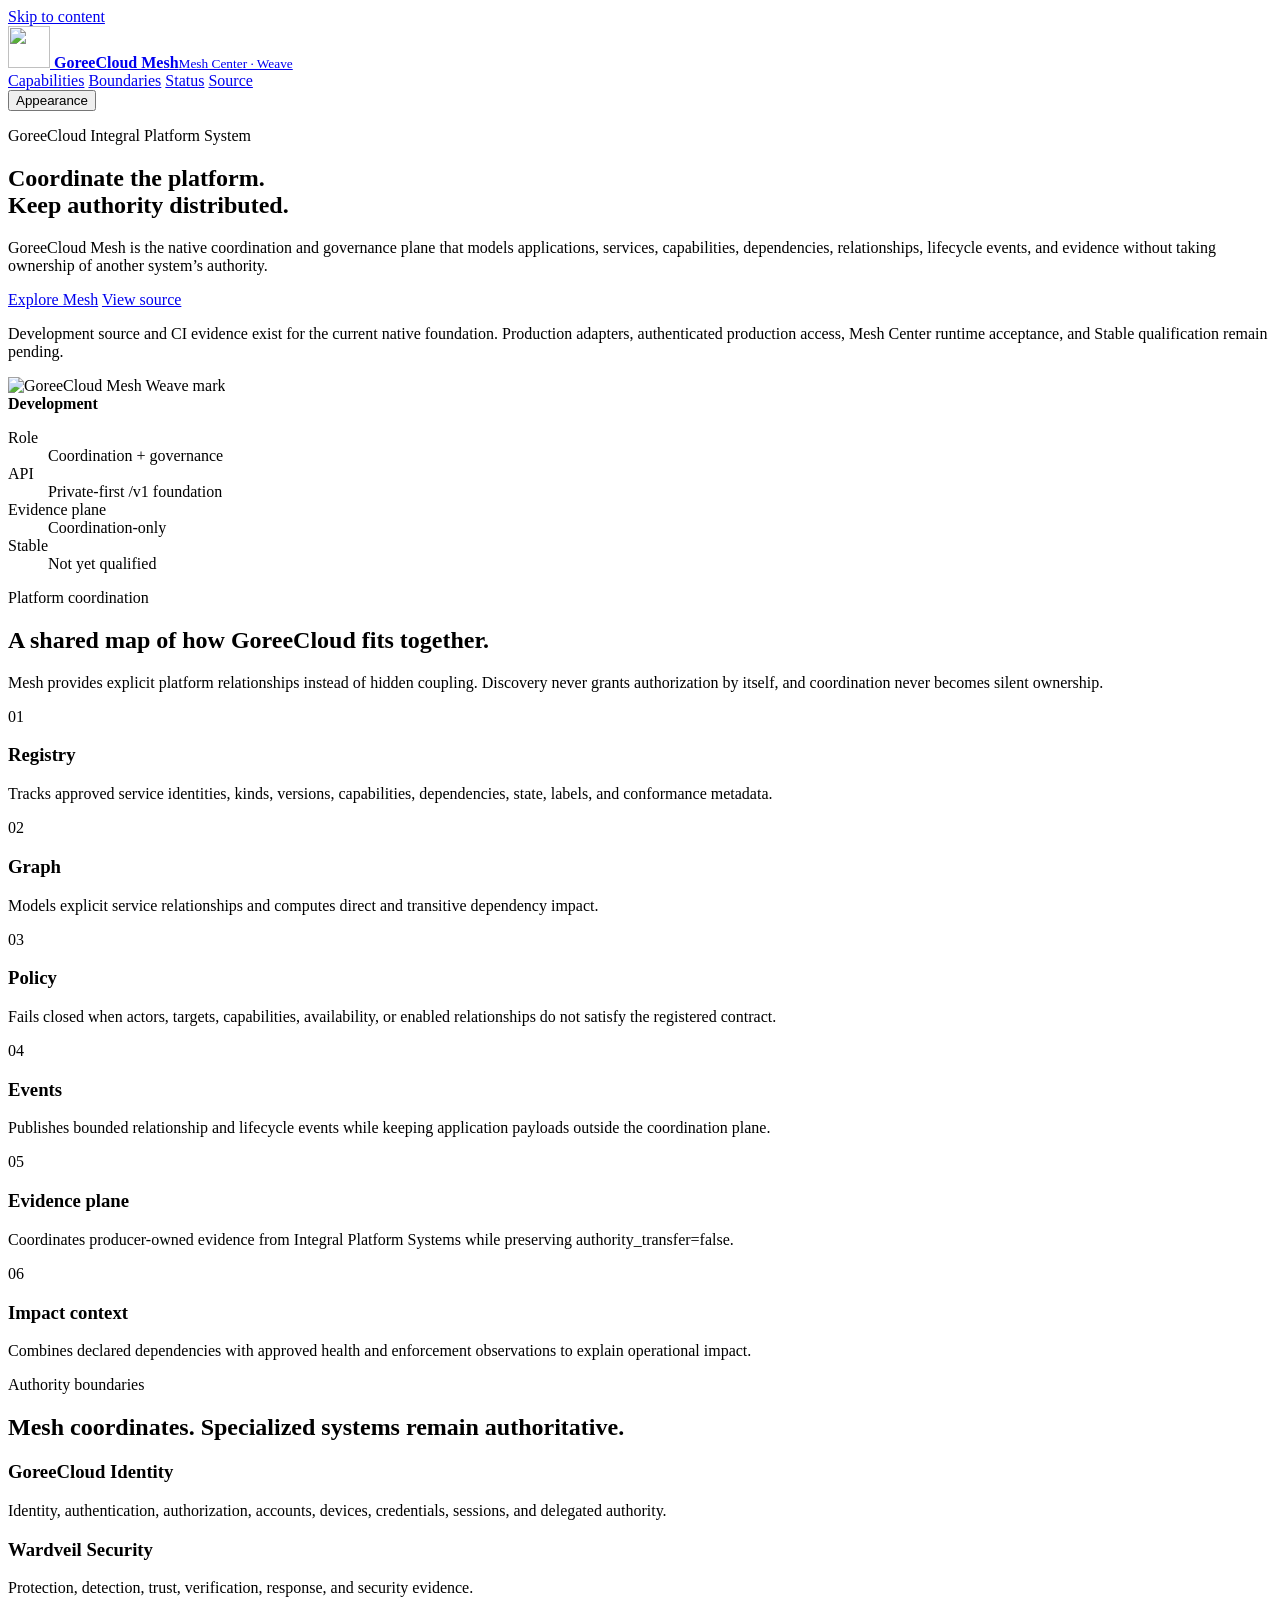
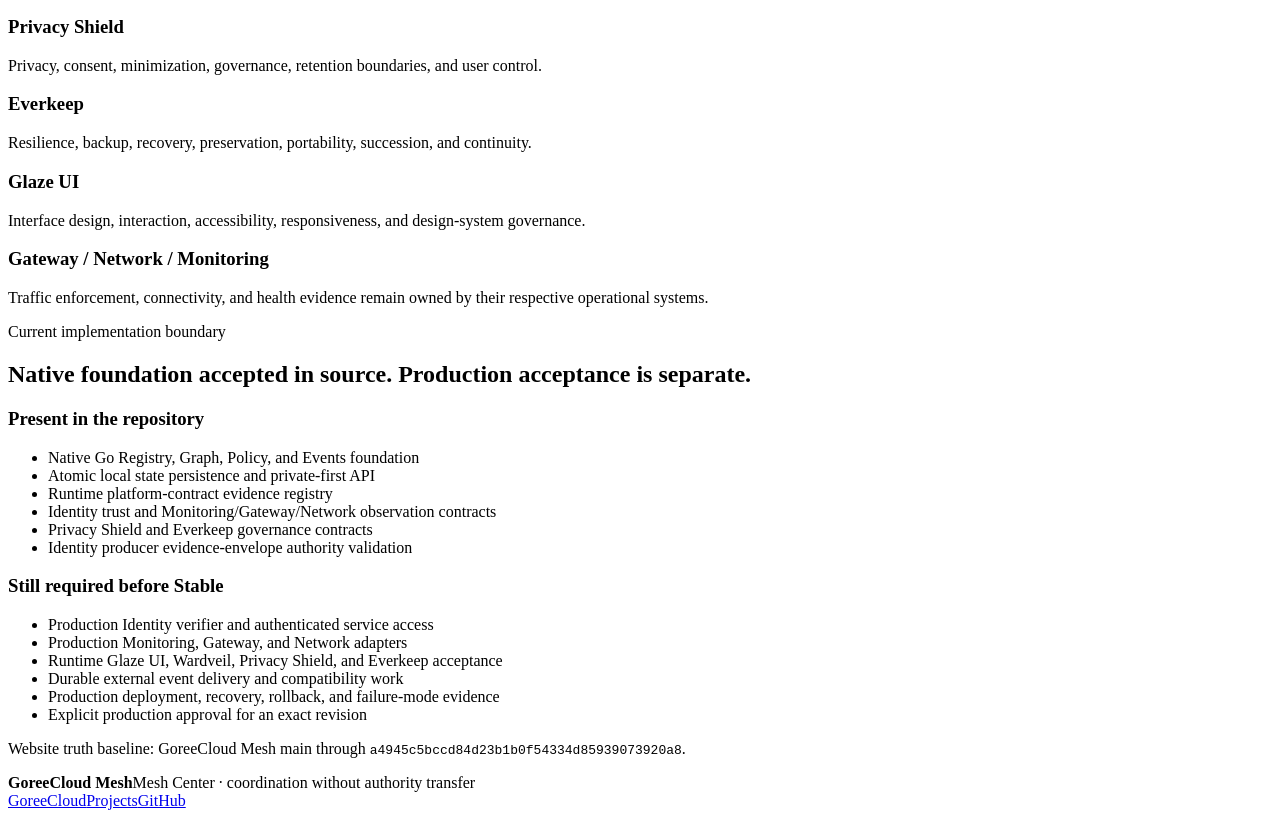
==== website/index.html @ 1ea23ef1 "Add standalone Mesh Center website" ====
<!doctype html>
<html lang="en" data-theme="system">
<head>
  <meta charset="utf-8">
  <meta name="viewport" content="width=device-width,initial-scale=1,viewport-fit=cover">
  <meta name="color-scheme" content="light dark">
  <meta name="description" content="GoreeCloud Mesh Center — the coordination and governance surface for GoreeCloud applications, services, capabilities, relationships, events, and platform evidence.">
  <meta name="goreecloud-glaze-ui" content="2.0.0">
  <title>Mesh Center — GoreeCloud</title>
  <link rel="icon" href="/assets/goreecloud-mesh-mark.svg" type="image/svg+xml">
  <link rel="stylesheet" href="/glaze-ui-2.0.0.css" data-glaze-ui="2.0.0">
  <link rel="stylesheet" href="/style.css">
</head>
<body class="glaze-canvas">
  <a class="skip-link" href="#main">Skip to content</a>
  <header class="topbar">
    <div class="shell topbar-inner">
      <a class="brand" href="#top" aria-label="Mesh Center home">
        <img src="/assets/goreecloud-mesh-mark.svg" width="42" height="42" alt="">
        <span><strong>GoreeCloud Mesh</strong><small>Mesh Center · Weave</small></span>
      </a>
      <nav aria-label="Primary">
        <a href="#capabilities">Capabilities</a>
        <a href="#boundaries">Boundaries</a>
        <a href="#status">Status</a>
        <a href="https://github.com/GoreeCloud/goreecloud-mesh">Source</a>
      </nav>
      <button class="theme-toggle" type="button" data-theme-toggle aria-label="Change appearance">Appearance</button>
    </div>
  </header>

  <main id="main">
    <section class="hero shell" id="top">
      <div class="hero-copy">
        <p class="eyebrow">GoreeCloud Integral Platform System</p>
        <h1>Coordinate the platform.<br>Keep authority distributed.</h1>
        <p class="lede">GoreeCloud Mesh is the native coordination and governance plane that models applications, services, capabilities, dependencies, relationships, lifecycle events, and evidence without taking ownership of another system’s authority.</p>
        <div class="hero-actions">
          <a class="button primary" href="#capabilities">Explore Mesh</a>
          <a class="button" href="https://github.com/GoreeCloud/goreecloud-mesh">View source</a>
        </div>
        <p class="truth-note">Development source and CI evidence exist for the current native foundation. Production adapters, authenticated production access, Mesh Center runtime acceptance, and Stable qualification remain pending.</p>
      </div>
      <aside class="hero-panel glaze-material" aria-label="Current Mesh status">
        <img class="hero-mark" src="/assets/goreecloud-mesh-mark.svg" width="128" height="128" alt="GoreeCloud Mesh Weave mark">
        <div class="status-line"><span class="status-dot"></span><strong>Development</strong></div>
        <dl>
          <div><dt>Role</dt><dd>Coordination + governance</dd></div>
          <div><dt>API</dt><dd>Private-first /v1 foundation</dd></div>
          <div><dt>Evidence plane</dt><dd>Coordination-only</dd></div>
          <div><dt>Stable</dt><dd>Not yet qualified</dd></div>
        </dl>
      </aside>
    </section>

    <section class="section shell" id="capabilities" aria-labelledby="capabilities-title">
      <div class="section-heading">
        <p class="eyebrow">Platform coordination</p>
        <h2 id="capabilities-title">A shared map of how GoreeCloud fits together.</h2>
        <p>Mesh provides explicit platform relationships instead of hidden coupling. Discovery never grants authorization by itself, and coordination never becomes silent ownership.</p>
      </div>
      <div class="card-grid">
        <article class="cap-card"><span>01</span><h3>Registry</h3><p>Tracks approved service identities, kinds, versions, capabilities, dependencies, state, labels, and conformance metadata.</p></article>
        <article class="cap-card"><span>02</span><h3>Graph</h3><p>Models explicit service relationships and computes direct and transitive dependency impact.</p></article>
        <article class="cap-card"><span>03</span><h3>Policy</h3><p>Fails closed when actors, targets, capabilities, availability, or enabled relationships do not satisfy the registered contract.</p></article>
        <article class="cap-card"><span>04</span><h3>Events</h3><p>Publishes bounded relationship and lifecycle events while keeping application payloads outside the coordination plane.</p></article>
        <article class="cap-card"><span>05</span><h3>Evidence plane</h3><p>Coordinates producer-owned evidence from Integral Platform Systems while preserving authority_transfer=false.</p></article>
        <article class="cap-card"><span>06</span><h3>Impact context</h3><p>Combines declared dependencies with approved health and enforcement observations to explain operational impact.</p></article>
      </div>
    </section>

    <section class="section shell" id="boundaries" aria-labelledby="boundaries-title">
      <div class="section-heading compact">
        <p class="eyebrow">Authority boundaries</p>
        <h2 id="boundaries-title">Mesh coordinates. Specialized systems remain authoritative.</h2>
      </div>
      <div class="boundary-grid">
        <article><h3>GoreeCloud Identity</h3><p>Identity, authentication, authorization, accounts, devices, credentials, sessions, and delegated authority.</p></article>
        <article><h3>Wardveil Security</h3><p>Protection, detection, trust, verification, response, and security evidence.</p></article>
        <article><h3>Privacy Shield</h3><p>Privacy, consent, minimization, governance, retention boundaries, and user control.</p></article>
        <article><h3>Everkeep</h3><p>Resilience, backup, recovery, preservation, portability, succession, and continuity.</p></article>
        <article><h3>Glaze UI</h3><p>Interface design, interaction, accessibility, responsiveness, and design-system governance.</p></article>
        <article><h3>Gateway / Network / Monitoring</h3><p>Traffic enforcement, connectivity, and health evidence remain owned by their respective operational systems.</p></article>
      </div>
    </section>

    <section class="section shell status-section" id="status" aria-labelledby="status-title">
      <div class="status-panel glaze-material">
        <div>
          <p class="eyebrow">Current implementation boundary</p>
          <h2 id="status-title">Native foundation accepted in source. Production acceptance is separate.</h2>
        </div>
        <div class="status-columns">
          <div><h3>Present in the repository</h3><ul><li>Native Go Registry, Graph, Policy, and Events foundation</li><li>Atomic local state persistence and private-first API</li><li>Runtime platform-contract evidence registry</li><li>Identity trust and Monitoring/Gateway/Network observation contracts</li><li>Privacy Shield and Everkeep governance contracts</li><li>Identity producer evidence-envelope authority validation</li></ul></div>
          <div><h3>Still required before Stable</h3><ul><li>Production Identity verifier and authenticated service access</li><li>Production Monitoring, Gateway, and Network adapters</li><li>Runtime Glaze UI, Wardveil, Privacy Shield, and Everkeep acceptance</li><li>Durable external event delivery and compatibility work</li><li>Production deployment, recovery, rollback, and failure-mode evidence</li><li>Explicit production approval for an exact revision</li></ul></div>
        </div>
        <p class="baseline">Website truth baseline: GoreeCloud Mesh main through <code>a4945c5bccd84d23b1b0f54334d85939073920a8</code>.</p>
      </div>
    </section>
  </main>

  <footer class="footer shell">
    <div><strong>GoreeCloud Mesh</strong><span>Mesh Center · coordination without authority transfer</span></div>
    <nav aria-label="Footer"><a href="https://www.goreecloud.com/">GoreeCloud</a><a href="https://projects.goreecloud.com/">Projects</a><a href="https://github.com/GoreeCloud/goreecloud-mesh">GitHub</a></nav>
  </footer>
  <script src="/app.js" defer></script>
</body>
</html>
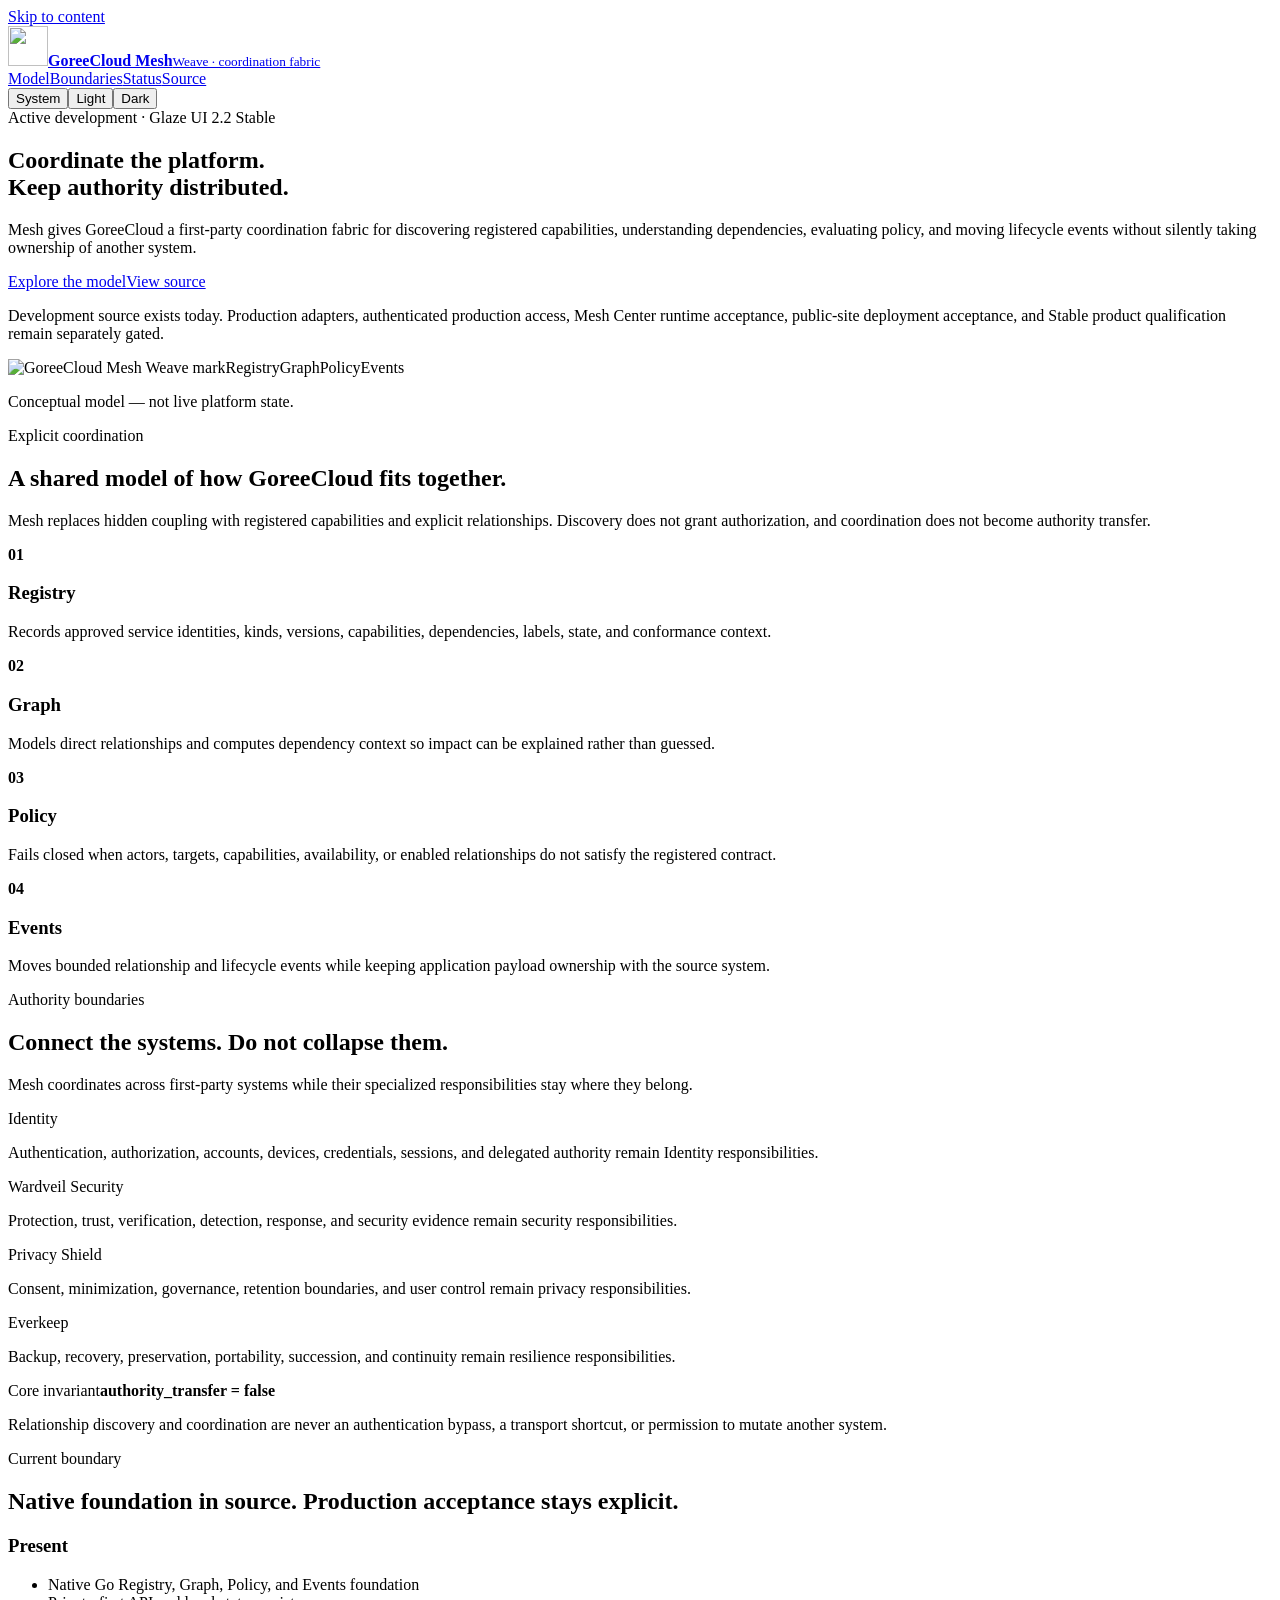
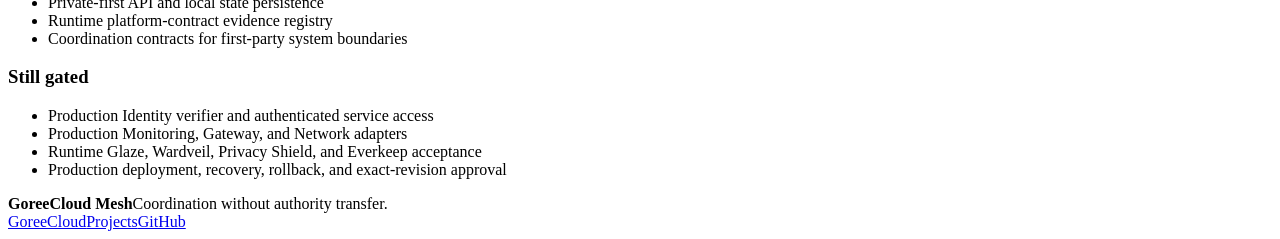
==== commit 9bd36407: "Rebuild Mesh website on Glaze UI 2.2 Stable" ====
--- a/website/index.html
+++ b/website/index.html
@@ -1,108 +1,42 @@
 <!doctype html>
-<html lang="en" data-theme="system">
+<html lang="en" data-theme="system" data-glaze-version="2.2.0" data-glaze-clarity="balanced" data-glaze-expression="balanced">
 <head>
-  <meta charset="utf-8">
-  <meta name="viewport" content="width=device-width,initial-scale=1,viewport-fit=cover">
-  <meta name="color-scheme" content="light dark">
-  <meta name="description" content="GoreeCloud Mesh Center — the coordination and governance surface for GoreeCloud applications, services, capabilities, relationships, events, and platform evidence.">
-  <meta name="goreecloud-glaze-ui" content="2.0.0">
-  <title>Mesh Center — GoreeCloud</title>
-  <link rel="icon" href="/assets/goreecloud-mesh-mark.svg" type="image/svg+xml">
-  <link rel="stylesheet" href="/glaze-ui-2.0.0.css" data-glaze-ui="2.0.0">
-  <link rel="stylesheet" href="/style.css">
+  <meta charset="utf-8"><meta name="viewport" content="width=device-width,initial-scale=1,viewport-fit=cover"><meta name="color-scheme" content="light dark">
+  <meta name="description" content="GoreeCloud Mesh is the coordination and governance plane for explicit platform relationships, policy-aware capability use, lifecycle events, and dependency context without authority transfer.">
+  <meta name="goreecloud-glaze-ui" content="2.2.0"><meta name="robots" content="index,follow">
+  <link rel="canonical" href="https://mesh.goreecloud.com/"><link rel="icon" href="/assets/goreecloud-mesh-mark.svg" type="image/svg+xml">
+  <title>GoreeCloud Mesh — Coordination without authority transfer</title>
+  <link rel="stylesheet" href="/assets/glaze.css">
+  <link rel="stylesheet" href="/assets/glaze.controls.css">
+  <link rel="stylesheet" href="/assets/glaze.expressive.css">
+  <link rel="stylesheet" href="/assets/glaze.formfactors.css">
+  <link rel="stylesheet" href="/assets/glaze.accessibility.css">
+  <link rel="stylesheet" href="/assets/glaze.color.css">
+  <link rel="stylesheet" href="/assets/glaze.motion.css">
+  <link rel="stylesheet" href="/assets/glaze.materials.css">
+  <link rel="stylesheet" href="/assets/glaze.layout.css">
+  <link rel="stylesheet" href="/assets/glaze.states.css">
+  <link rel="stylesheet" href="/assets/glaze.workspace.candidate.css">
+  <link rel="stylesheet" href="/assets/glaze-2.candidate.css">
+  <link rel="stylesheet" href="/assets/glaze-2.foldable.candidate.css">
+  <link rel="stylesheet" href="/assets/glaze-2.emerging.candidate.css">
+  <link rel="stylesheet" href="/assets/glaze-2.2.0.css">
+  <link rel="stylesheet" href="/assets/site.css">
 </head>
-<body class="glaze-canvas">
-  <a class="skip-link" href="#main">Skip to content</a>
-  <header class="topbar">
-    <div class="shell topbar-inner">
-      <a class="brand" href="#top" aria-label="Mesh Center home">
-        <img src="/assets/goreecloud-mesh-mark.svg" width="42" height="42" alt="">
-        <span><strong>GoreeCloud Mesh</strong><small>Mesh Center · Weave</small></span>
-      </a>
-      <nav aria-label="Primary">
-        <a href="#capabilities">Capabilities</a>
-        <a href="#boundaries">Boundaries</a>
-        <a href="#status">Status</a>
-        <a href="https://github.com/GoreeCloud/goreecloud-mesh">Source</a>
-      </nav>
-      <button class="theme-toggle" type="button" data-theme-toggle aria-label="Change appearance">Appearance</button>
-    </div>
-  </header>
-
-  <main id="main">
-    <section class="hero shell" id="top">
-      <div class="hero-copy">
-        <p class="eyebrow">GoreeCloud Integral Platform System</p>
-        <h1>Coordinate the platform.<br>Keep authority distributed.</h1>
-        <p class="lede">GoreeCloud Mesh is the native coordination and governance plane that models applications, services, capabilities, dependencies, relationships, lifecycle events, and evidence without taking ownership of another system’s authority.</p>
-        <div class="hero-actions">
-          <a class="button primary" href="#capabilities">Explore Mesh</a>
-          <a class="button" href="https://github.com/GoreeCloud/goreecloud-mesh">View source</a>
-        </div>
-        <p class="truth-note">Development source and CI evidence exist for the current native foundation. Production adapters, authenticated production access, Mesh Center runtime acceptance, and Stable qualification remain pending.</p>
-      </div>
-      <aside class="hero-panel glaze-material" aria-label="Current Mesh status">
-        <img class="hero-mark" src="/assets/goreecloud-mesh-mark.svg" width="128" height="128" alt="GoreeCloud Mesh Weave mark">
-        <div class="status-line"><span class="status-dot"></span><strong>Development</strong></div>
-        <dl>
-          <div><dt>Role</dt><dd>Coordination + governance</dd></div>
-          <div><dt>API</dt><dd>Private-first /v1 foundation</dd></div>
-          <div><dt>Evidence plane</dt><dd>Coordination-only</dd></div>
-          <div><dt>Stable</dt><dd>Not yet qualified</dd></div>
-        </dl>
-      </aside>
-    </section>
-
-    <section class="section shell" id="capabilities" aria-labelledby="capabilities-title">
-      <div class="section-heading">
-        <p class="eyebrow">Platform coordination</p>
-        <h2 id="capabilities-title">A shared map of how GoreeCloud fits together.</h2>
-        <p>Mesh provides explicit platform relationships instead of hidden coupling. Discovery never grants authorization by itself, and coordination never becomes silent ownership.</p>
-      </div>
-      <div class="card-grid">
-        <article class="cap-card"><span>01</span><h3>Registry</h3><p>Tracks approved service identities, kinds, versions, capabilities, dependencies, state, labels, and conformance metadata.</p></article>
-        <article class="cap-card"><span>02</span><h3>Graph</h3><p>Models explicit service relationships and computes direct and transitive dependency impact.</p></article>
-        <article class="cap-card"><span>03</span><h3>Policy</h3><p>Fails closed when actors, targets, capabilities, availability, or enabled relationships do not satisfy the registered contract.</p></article>
-        <article class="cap-card"><span>04</span><h3>Events</h3><p>Publishes bounded relationship and lifecycle events while keeping application payloads outside the coordination plane.</p></article>
-        <article class="cap-card"><span>05</span><h3>Evidence plane</h3><p>Coordinates producer-owned evidence from Integral Platform Systems while preserving authority_transfer=false.</p></article>
-        <article class="cap-card"><span>06</span><h3>Impact context</h3><p>Combines declared dependencies with approved health and enforcement observations to explain operational impact.</p></article>
-      </div>
-    </section>
-
-    <section class="section shell" id="boundaries" aria-labelledby="boundaries-title">
-      <div class="section-heading compact">
-        <p class="eyebrow">Authority boundaries</p>
-        <h2 id="boundaries-title">Mesh coordinates. Specialized systems remain authoritative.</h2>
-      </div>
-      <div class="boundary-grid">
-        <article><h3>GoreeCloud Identity</h3><p>Identity, authentication, authorization, accounts, devices, credentials, sessions, and delegated authority.</p></article>
-        <article><h3>Wardveil Security</h3><p>Protection, detection, trust, verification, response, and security evidence.</p></article>
-        <article><h3>Privacy Shield</h3><p>Privacy, consent, minimization, governance, retention boundaries, and user control.</p></article>
-        <article><h3>Everkeep</h3><p>Resilience, backup, recovery, preservation, portability, succession, and continuity.</p></article>
-        <article><h3>Glaze UI</h3><p>Interface design, interaction, accessibility, responsiveness, and design-system governance.</p></article>
-        <article><h3>Gateway / Network / Monitoring</h3><p>Traffic enforcement, connectivity, and health evidence remain owned by their respective operational systems.</p></article>
-      </div>
-    </section>
-
-    <section class="section shell status-section" id="status" aria-labelledby="status-title">
-      <div class="status-panel glaze-material">
-        <div>
-          <p class="eyebrow">Current implementation boundary</p>
-          <h2 id="status-title">Native foundation accepted in source. Production acceptance is separate.</h2>
-        </div>
-        <div class="status-columns">
-          <div><h3>Present in the repository</h3><ul><li>Native Go Registry, Graph, Policy, and Events foundation</li><li>Atomic local state persistence and private-first API</li><li>Runtime platform-contract evidence registry</li><li>Identity trust and Monitoring/Gateway/Network observation contracts</li><li>Privacy Shield and Everkeep governance contracts</li><li>Identity producer evidence-envelope authority validation</li></ul></div>
-          <div><h3>Still required before Stable</h3><ul><li>Production Identity verifier and authenticated service access</li><li>Production Monitoring, Gateway, and Network adapters</li><li>Runtime Glaze UI, Wardveil, Privacy Shield, and Everkeep acceptance</li><li>Durable external event delivery and compatibility work</li><li>Production deployment, recovery, rollback, and failure-mode evidence</li><li>Explicit production approval for an exact revision</li></ul></div>
-        </div>
-        <p class="baseline">Website truth baseline: GoreeCloud Mesh main through <code>a4945c5bccd84d23b1b0f54334d85939073920a8</code>.</p>
-      </div>
-    </section>
-  </main>
-
-  <footer class="footer shell">
-    <div><strong>GoreeCloud Mesh</strong><span>Mesh Center · coordination without authority transfer</span></div>
-    <nav aria-label="Footer"><a href="https://www.goreecloud.com/">GoreeCloud</a><a href="https://projects.goreecloud.com/">Projects</a><a href="https://github.com/GoreeCloud/goreecloud-mesh">GitHub</a></nav>
-  </footer>
-  <script src="/app.js" defer></script>
-</body>
-</html>
+<body class="glaze-canvas product-mesh">
+<a class="skip-link" href="#main">Skip to content</a>
+<header class="site-header glaze-material-soft"><div class="shell header-row">
+  <a class="brand glaze-focusable" href="#top" aria-label="GoreeCloud Mesh home"><img src="/assets/goreecloud-mesh-mark.svg" width="40" height="40" alt=""><span><strong>GoreeCloud Mesh</strong><small>Weave · coordination fabric</small></span></a>
+  <nav aria-label="Primary"><a href="#model">Model</a><a href="#boundaries">Boundaries</a><a href="#status">Status</a><a href="https://github.com/GoreeCloud/goreecloud-mesh">Source</a></nav>
+  <div class="theme-group" role="group" aria-label="Appearance"><button type="button" data-theme-choice="system" aria-pressed="true">System</button><button type="button" data-theme-choice="light" aria-pressed="false">Light</button><button type="button" data-theme-choice="dark" aria-pressed="false">Dark</button></div>
+</div></header>
+<main id="main" class="shell" tabindex="-1">
+<section class="hero mesh-hero glaze-surface-raised" id="top"><div class="hero-copy"><span class="eyebrow">Active development · Glaze UI 2.2 Stable</span><h1>Coordinate the platform.<br><span>Keep authority distributed.</span></h1><p>Mesh gives GoreeCloud a first-party coordination fabric for discovering registered capabilities, understanding dependencies, evaluating policy, and moving lifecycle events without silently taking ownership of another system.</p><div class="actions"><a class="glaze-button" data-variant="emphasis" href="#model">Explore the model</a><a class="glaze-button" data-variant="soft" href="https://github.com/GoreeCloud/goreecloud-mesh">View source</a></div><p class="truth-note">Development source exists today. Production adapters, authenticated production access, Mesh Center runtime acceptance, public-site deployment acceptance, and Stable product qualification remain separately gated.</p></div>
+<div class="mesh-visual" aria-label="Conceptual Mesh relationship model"><div class="mesh-orbit"><img src="/assets/goreecloud-mesh-mark.svg" width="132" height="132" alt="GoreeCloud Mesh Weave mark"><span class="node n1">Registry</span><span class="node n2">Graph</span><span class="node n3">Policy</span><span class="node n4">Events</span></div><p>Conceptual model — not live platform state.</p></div></section>
+<section class="section-block" id="model"><div class="section-heading"><span class="eyebrow">Explicit coordination</span><h2>A shared model of how GoreeCloud fits together.</h2><p>Mesh replaces hidden coupling with registered capabilities and explicit relationships. Discovery does not grant authorization, and coordination does not become authority transfer.</p></div><div class="cap-grid"><article class="glaze-card glaze-surface"><b>01</b><h3>Registry</h3><p>Records approved service identities, kinds, versions, capabilities, dependencies, labels, state, and conformance context.</p></article><article class="glaze-card glaze-surface-raised"><b>02</b><h3>Graph</h3><p>Models direct relationships and computes dependency context so impact can be explained rather than guessed.</p></article><article class="glaze-card glaze-material-soft"><b>03</b><h3>Policy</h3><p>Fails closed when actors, targets, capabilities, availability, or enabled relationships do not satisfy the registered contract.</p></article><article class="glaze-card glaze-surface"><b>04</b><h3>Events</h3><p>Moves bounded relationship and lifecycle events while keeping application payload ownership with the source system.</p></article></div></section>
+<section class="section-block" id="boundaries"><div class="section-heading"><span class="eyebrow">Authority boundaries</span><h2>Connect the systems. Do not collapse them.</h2><p>Mesh coordinates across first-party systems while their specialized responsibilities stay where they belong.</p></div><div class="boundary-layout"><div class="boundary-list"><article><span>Identity</span><p>Authentication, authorization, accounts, devices, credentials, sessions, and delegated authority remain Identity responsibilities.</p></article><article><span>Wardveil Security</span><p>Protection, trust, verification, detection, response, and security evidence remain security responsibilities.</p></article><article><span>Privacy Shield</span><p>Consent, minimization, governance, retention boundaries, and user control remain privacy responsibilities.</p></article><article><span>Everkeep</span><p>Backup, recovery, preservation, portability, succession, and continuity remain resilience responsibilities.</p></article></div><aside class="principle-panel glaze-material-deep"><span class="eyebrow">Core invariant</span><strong>authority_transfer = false</strong><p>Relationship discovery and coordination are never an authentication bypass, a transport shortcut, or permission to mutate another system.</p></aside></div></section>
+<section class="section-block" id="status"><div class="status-card glaze-surface-raised"><div><span class="eyebrow">Current boundary</span><h2>Native foundation in source. Production acceptance stays explicit.</h2></div><div class="status-grid"><article><h3>Present</h3><ul><li>Native Go Registry, Graph, Policy, and Events foundation</li><li>Private-first API and local state persistence</li><li>Runtime platform-contract evidence registry</li><li>Coordination contracts for first-party system boundaries</li></ul></article><article><h3>Still gated</h3><ul><li>Production Identity verifier and authenticated service access</li><li>Production Monitoring, Gateway, and Network adapters</li><li>Runtime Glaze, Wardveil, Privacy Shield, and Everkeep acceptance</li><li>Production deployment, recovery, rollback, and exact-revision approval</li></ul></article></div></div></section>
+</main>
+<footer><div class="shell footer-row"><div><strong>GoreeCloud Mesh</strong><span>Coordination without authority transfer.</span></div><nav aria-label="Footer"><a href="https://www.goreecloud.com/">GoreeCloud</a><a href="https://projects.goreecloud.com/">Projects</a><a href="https://github.com/GoreeCloud/goreecloud-mesh">GitHub</a></nav></div></footer>
+<script src="/assets/site.js" defer></script>
+</body></html>
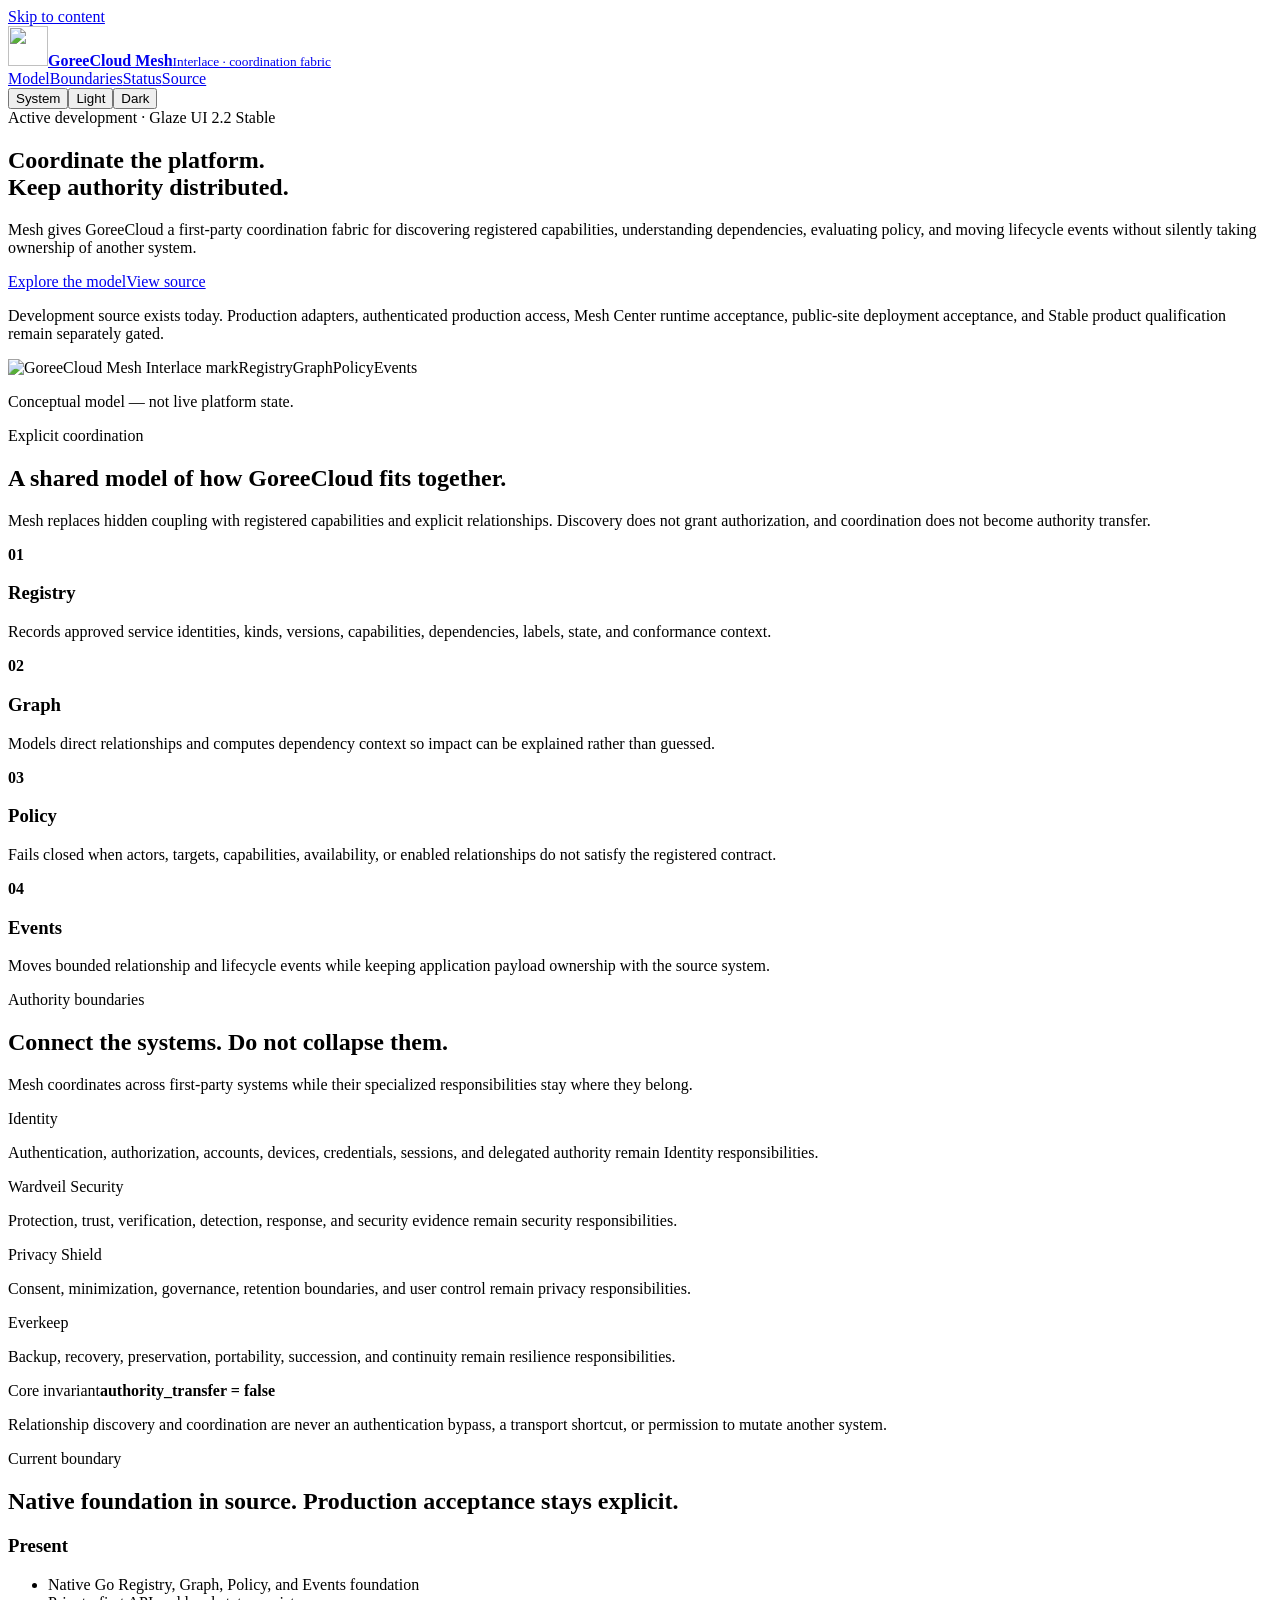
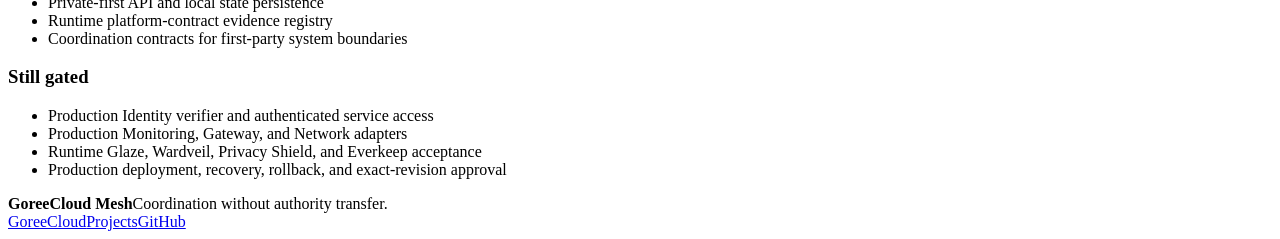
==== commit 7d2c90e0: "Update Mesh website identity references to Interlace" ====
--- a/website/index.html
+++ b/website/index.html
@@ -16,23 +16,19 @@
   <link rel="stylesheet" href="/assets/glaze.materials.css">
   <link rel="stylesheet" href="/assets/glaze.layout.css">
   <link rel="stylesheet" href="/assets/glaze.states.css">
-  <link rel="stylesheet" href="/assets/glaze.workspace.candidate.css">
-  <link rel="stylesheet" href="/assets/glaze-2.candidate.css">
-  <link rel="stylesheet" href="/assets/glaze-2.foldable.candidate.css">
-  <link rel="stylesheet" href="/assets/glaze-2.emerging.candidate.css">
   <link rel="stylesheet" href="/assets/glaze-2.2.0.css">
   <link rel="stylesheet" href="/assets/site.css">
 </head>
 <body class="glaze-canvas product-mesh">
 <a class="skip-link" href="#main">Skip to content</a>
 <header class="site-header glaze-material-soft"><div class="shell header-row">
-  <a class="brand glaze-focusable" href="#top" aria-label="GoreeCloud Mesh home"><img src="/assets/goreecloud-mesh-mark.svg" width="40" height="40" alt=""><span><strong>GoreeCloud Mesh</strong><small>Weave · coordination fabric</small></span></a>
+  <a class="brand glaze-focusable" href="#top" aria-label="GoreeCloud Mesh home"><img src="/assets/goreecloud-mesh-mark.svg" width="40" height="40" alt=""><span><strong>GoreeCloud Mesh</strong><small>Interlace · coordination fabric</small></span></a>
   <nav aria-label="Primary"><a href="#model">Model</a><a href="#boundaries">Boundaries</a><a href="#status">Status</a><a href="https://github.com/GoreeCloud/goreecloud-mesh">Source</a></nav>
   <div class="theme-group" role="group" aria-label="Appearance"><button type="button" data-theme-choice="system" aria-pressed="true">System</button><button type="button" data-theme-choice="light" aria-pressed="false">Light</button><button type="button" data-theme-choice="dark" aria-pressed="false">Dark</button></div>
 </div></header>
 <main id="main" class="shell" tabindex="-1">
 <section class="hero mesh-hero glaze-surface-raised" id="top"><div class="hero-copy"><span class="eyebrow">Active development · Glaze UI 2.2 Stable</span><h1>Coordinate the platform.<br><span>Keep authority distributed.</span></h1><p>Mesh gives GoreeCloud a first-party coordination fabric for discovering registered capabilities, understanding dependencies, evaluating policy, and moving lifecycle events without silently taking ownership of another system.</p><div class="actions"><a class="glaze-button" data-variant="emphasis" href="#model">Explore the model</a><a class="glaze-button" data-variant="soft" href="https://github.com/GoreeCloud/goreecloud-mesh">View source</a></div><p class="truth-note">Development source exists today. Production adapters, authenticated production access, Mesh Center runtime acceptance, public-site deployment acceptance, and Stable product qualification remain separately gated.</p></div>
-<div class="mesh-visual" aria-label="Conceptual Mesh relationship model"><div class="mesh-orbit"><img src="/assets/goreecloud-mesh-mark.svg" width="132" height="132" alt="GoreeCloud Mesh Weave mark"><span class="node n1">Registry</span><span class="node n2">Graph</span><span class="node n3">Policy</span><span class="node n4">Events</span></div><p>Conceptual model — not live platform state.</p></div></section>
+<div class="mesh-visual" aria-label="Conceptual Mesh relationship model"><div class="mesh-orbit"><img src="/assets/goreecloud-mesh-mark.svg" width="132" height="132" alt="GoreeCloud Mesh Interlace mark"><span class="node n1">Registry</span><span class="node n2">Graph</span><span class="node n3">Policy</span><span class="node n4">Events</span></div><p>Conceptual model — not live platform state.</p></div></section>
 <section class="section-block" id="model"><div class="section-heading"><span class="eyebrow">Explicit coordination</span><h2>A shared model of how GoreeCloud fits together.</h2><p>Mesh replaces hidden coupling with registered capabilities and explicit relationships. Discovery does not grant authorization, and coordination does not become authority transfer.</p></div><div class="cap-grid"><article class="glaze-card glaze-surface"><b>01</b><h3>Registry</h3><p>Records approved service identities, kinds, versions, capabilities, dependencies, labels, state, and conformance context.</p></article><article class="glaze-card glaze-surface-raised"><b>02</b><h3>Graph</h3><p>Models direct relationships and computes dependency context so impact can be explained rather than guessed.</p></article><article class="glaze-card glaze-material-soft"><b>03</b><h3>Policy</h3><p>Fails closed when actors, targets, capabilities, availability, or enabled relationships do not satisfy the registered contract.</p></article><article class="glaze-card glaze-surface"><b>04</b><h3>Events</h3><p>Moves bounded relationship and lifecycle events while keeping application payload ownership with the source system.</p></article></div></section>
 <section class="section-block" id="boundaries"><div class="section-heading"><span class="eyebrow">Authority boundaries</span><h2>Connect the systems. Do not collapse them.</h2><p>Mesh coordinates across first-party systems while their specialized responsibilities stay where they belong.</p></div><div class="boundary-layout"><div class="boundary-list"><article><span>Identity</span><p>Authentication, authorization, accounts, devices, credentials, sessions, and delegated authority remain Identity responsibilities.</p></article><article><span>Wardveil Security</span><p>Protection, trust, verification, detection, response, and security evidence remain security responsibilities.</p></article><article><span>Privacy Shield</span><p>Consent, minimization, governance, retention boundaries, and user control remain privacy responsibilities.</p></article><article><span>Everkeep</span><p>Backup, recovery, preservation, portability, succession, and continuity remain resilience responsibilities.</p></article></div><aside class="principle-panel glaze-material-deep"><span class="eyebrow">Core invariant</span><strong>authority_transfer = false</strong><p>Relationship discovery and coordination are never an authentication bypass, a transport shortcut, or permission to mutate another system.</p></aside></div></section>
 <section class="section-block" id="status"><div class="status-card glaze-surface-raised"><div><span class="eyebrow">Current boundary</span><h2>Native foundation in source. Production acceptance stays explicit.</h2></div><div class="status-grid"><article><h3>Present</h3><ul><li>Native Go Registry, Graph, Policy, and Events foundation</li><li>Private-first API and local state persistence</li><li>Runtime platform-contract evidence registry</li><li>Coordination contracts for first-party system boundaries</li></ul></article><article><h3>Still gated</h3><ul><li>Production Identity verifier and authenticated service access</li><li>Production Monitoring, Gateway, and Network adapters</li><li>Runtime Glaze, Wardveil, Privacy Shield, and Everkeep acceptance</li><li>Production deployment, recovery, rollback, and exact-revision approval</li></ul></article></div></div></section>
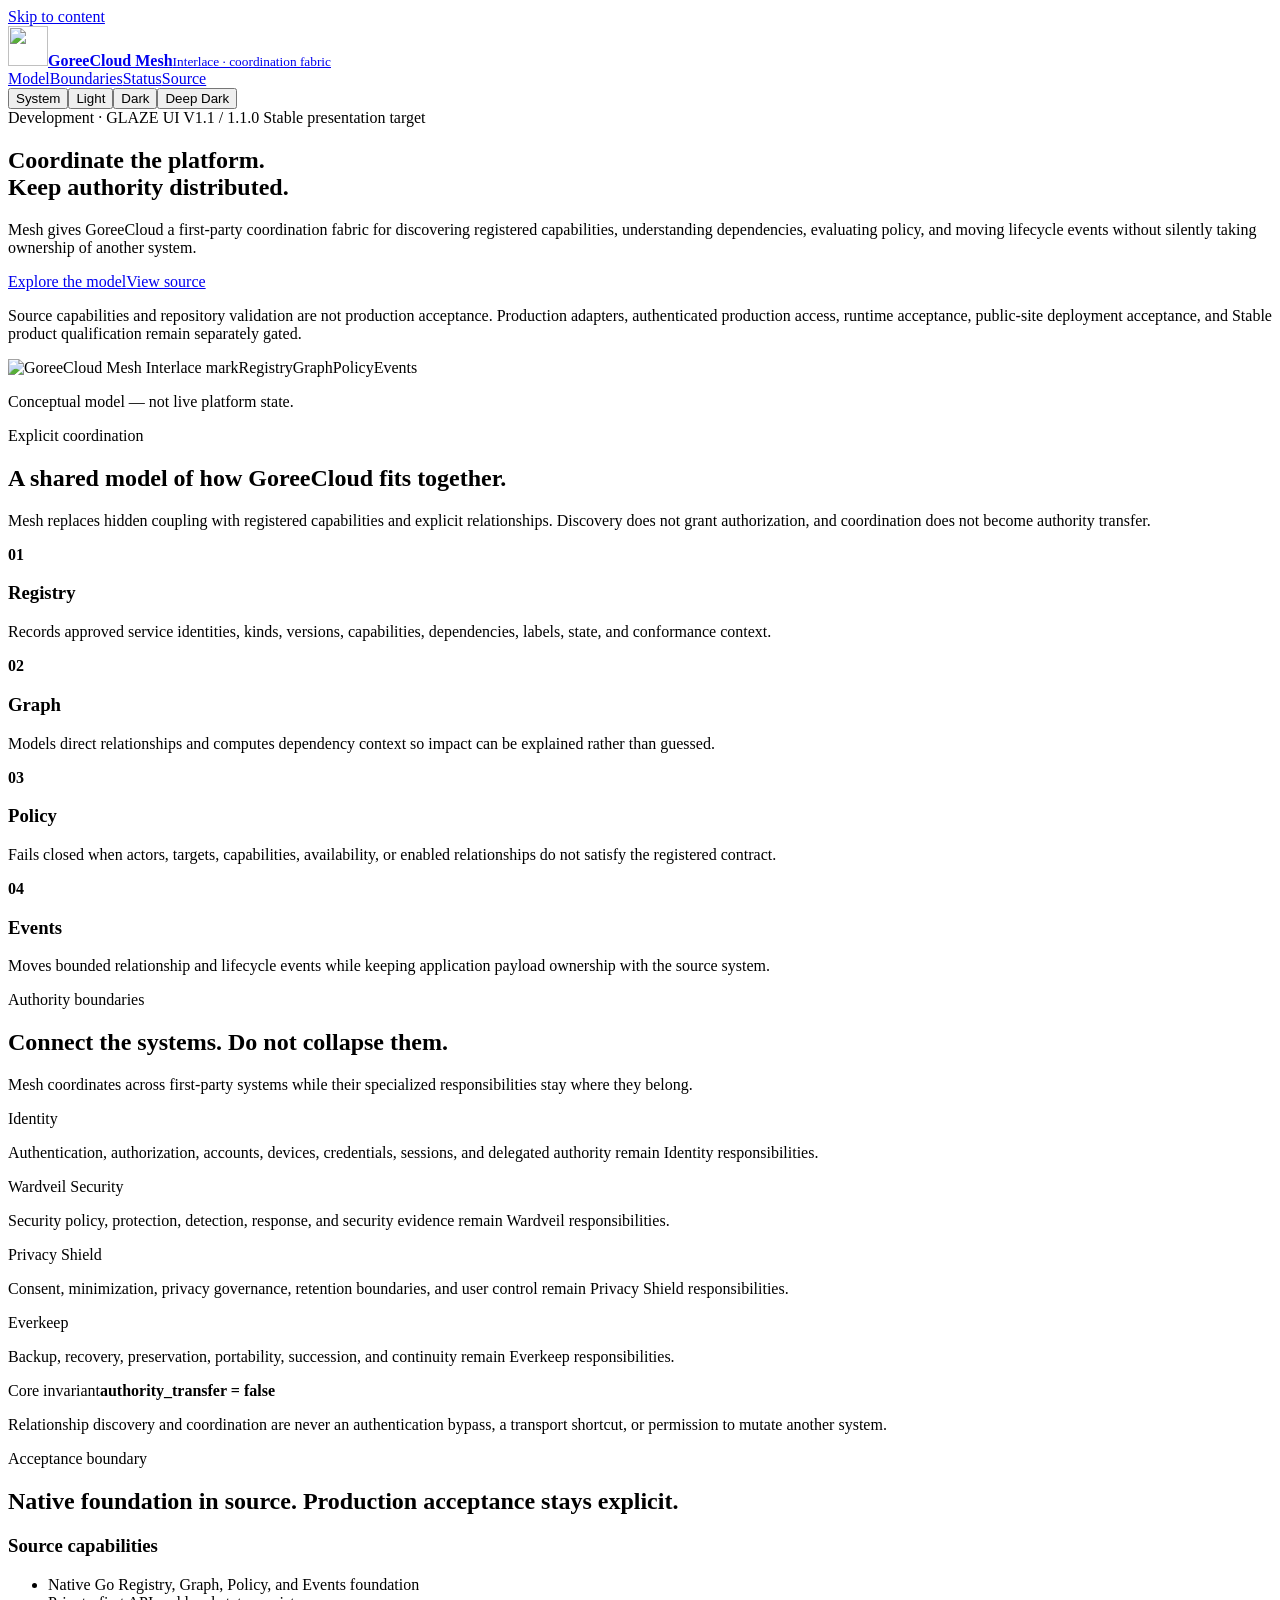
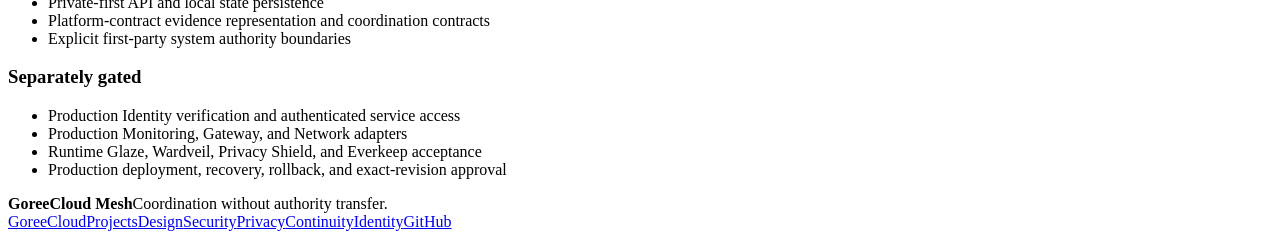
==== commit 1a17f1aa: "Migrate Mesh Center markup to GLAZE UI V1.1" ====
--- a/website/index.html
+++ b/website/index.html
@@ -1,38 +1,28 @@
 <!doctype html>
-<html lang="en" data-theme="system" data-glaze-version="2.2.0" data-glaze-clarity="balanced" data-glaze-expression="balanced">
+<html lang="en" data-glaze-version="1.1" data-glaze-density-profile="standard" data-glaze-performance="balanced">
 <head>
   <meta charset="utf-8"><meta name="viewport" content="width=device-width,initial-scale=1,viewport-fit=cover"><meta name="color-scheme" content="light dark">
   <meta name="description" content="GoreeCloud Mesh is the coordination and governance plane for explicit platform relationships, policy-aware capability use, lifecycle events, and dependency context without authority transfer.">
-  <meta name="goreecloud-glaze-ui" content="2.2.0"><meta name="robots" content="index,follow">
+  <meta name="goreecloud-glaze-ui" content="1.1.0"><meta name="robots" content="index,follow">
   <link rel="canonical" href="https://mesh.goreecloud.com/"><link rel="icon" href="/assets/goreecloud-mesh-mark.svg" type="image/svg+xml">
   <title>GoreeCloud Mesh — Coordination without authority transfer</title>
-  <link rel="stylesheet" href="/assets/glaze.css">
-  <link rel="stylesheet" href="/assets/glaze.controls.css">
-  <link rel="stylesheet" href="/assets/glaze.expressive.css">
-  <link rel="stylesheet" href="/assets/glaze.formfactors.css">
-  <link rel="stylesheet" href="/assets/glaze.accessibility.css">
-  <link rel="stylesheet" href="/assets/glaze.color.css">
-  <link rel="stylesheet" href="/assets/glaze.motion.css">
-  <link rel="stylesheet" href="/assets/glaze.materials.css">
-  <link rel="stylesheet" href="/assets/glaze.layout.css">
-  <link rel="stylesheet" href="/assets/glaze.states.css">
-  <link rel="stylesheet" href="/assets/glaze-2.2.0.css">
+  <link rel="stylesheet" href="/assets/glaze/glaze-v1.1.0.css" data-glaze-ui="1.1.0">
   <link rel="stylesheet" href="/assets/site.css">
 </head>
-<body class="glaze-canvas product-mesh">
+<body class="glz11-atmosphere product-mesh">
 <a class="skip-link" href="#main">Skip to content</a>
-<header class="site-header glaze-material-soft"><div class="shell header-row">
-  <a class="brand glaze-focusable" href="#top" aria-label="GoreeCloud Mesh home"><img src="/assets/goreecloud-mesh-mark.svg" width="40" height="40" alt=""><span><strong>GoreeCloud Mesh</strong><small>Interlace · coordination fabric</small></span></a>
-  <nav aria-label="Primary"><a href="#model">Model</a><a href="#boundaries">Boundaries</a><a href="#status">Status</a><a href="https://github.com/GoreeCloud/goreecloud-mesh">Source</a></nav>
-  <div class="theme-group" role="group" aria-label="Appearance"><button type="button" data-theme-choice="system" aria-pressed="true">System</button><button type="button" data-theme-choice="light" aria-pressed="false">Light</button><button type="button" data-theme-choice="dark" aria-pressed="false">Dark</button></div>
+<header class="site-header glz11-soft-glaze"><div class="shell header-row">
+  <a class="brand" href="#top" aria-label="GoreeCloud Mesh home"><img src="/assets/goreecloud-mesh-mark.svg" width="40" height="40" alt=""><span><strong>GoreeCloud Mesh</strong><small>Interlace · coordination fabric</small></span></a>
+  <nav class="glz11-nav" aria-label="Primary"><a class="glz11-nav-item" href="#model">Model</a><a class="glz11-nav-item" href="#boundaries">Boundaries</a><a class="glz11-nav-item" href="#status">Status</a><a class="glz11-nav-item" href="https://github.com/GoreeCloud/goreecloud-mesh">Source</a></nav>
+  <div class="theme-group" role="group" aria-label="Appearance"><button class="glz11-button" type="button" data-theme-choice="system" aria-pressed="true">System</button><button class="glz11-button" type="button" data-theme-choice="light" aria-pressed="false">Light</button><button class="glz11-button" type="button" data-theme-choice="dark" aria-pressed="false">Dark</button><button class="glz11-button" type="button" data-theme-choice="deep-dark" aria-pressed="false">Deep Dark</button></div>
 </div></header>
 <main id="main" class="shell" tabindex="-1">
-<section class="hero mesh-hero glaze-surface-raised" id="top"><div class="hero-copy"><span class="eyebrow">Active development · Glaze UI 2.2 Stable</span><h1>Coordinate the platform.<br><span>Keep authority distributed.</span></h1><p>Mesh gives GoreeCloud a first-party coordination fabric for discovering registered capabilities, understanding dependencies, evaluating policy, and moving lifecycle events without silently taking ownership of another system.</p><div class="actions"><a class="glaze-button" data-variant="emphasis" href="#model">Explore the model</a><a class="glaze-button" data-variant="soft" href="https://github.com/GoreeCloud/goreecloud-mesh">View source</a></div><p class="truth-note">Development source exists today. Production adapters, authenticated production access, Mesh Center runtime acceptance, public-site deployment acceptance, and Stable product qualification remain separately gated.</p></div>
+<section class="hero mesh-hero solid-card" id="top"><div class="hero-copy"><span class="eyebrow">Development · GLAZE UI V1.1 / 1.1.0 Stable presentation target</span><h1>Coordinate the platform.<br><span>Keep authority distributed.</span></h1><p>Mesh gives GoreeCloud a first-party coordination fabric for discovering registered capabilities, understanding dependencies, evaluating policy, and moving lifecycle events without silently taking ownership of another system.</p><div class="actions"><a class="glz11-button" href="#model">Explore the model</a><a class="glz11-button" href="https://github.com/GoreeCloud/goreecloud-mesh">View source</a></div><p class="truth-note">Source capabilities and repository validation are not production acceptance. Production adapters, authenticated production access, runtime acceptance, public-site deployment acceptance, and Stable product qualification remain separately gated.</p></div>
 <div class="mesh-visual" aria-label="Conceptual Mesh relationship model"><div class="mesh-orbit"><img src="/assets/goreecloud-mesh-mark.svg" width="132" height="132" alt="GoreeCloud Mesh Interlace mark"><span class="node n1">Registry</span><span class="node n2">Graph</span><span class="node n3">Policy</span><span class="node n4">Events</span></div><p>Conceptual model — not live platform state.</p></div></section>
-<section class="section-block" id="model"><div class="section-heading"><span class="eyebrow">Explicit coordination</span><h2>A shared model of how GoreeCloud fits together.</h2><p>Mesh replaces hidden coupling with registered capabilities and explicit relationships. Discovery does not grant authorization, and coordination does not become authority transfer.</p></div><div class="cap-grid"><article class="glaze-card glaze-surface"><b>01</b><h3>Registry</h3><p>Records approved service identities, kinds, versions, capabilities, dependencies, labels, state, and conformance context.</p></article><article class="glaze-card glaze-surface-raised"><b>02</b><h3>Graph</h3><p>Models direct relationships and computes dependency context so impact can be explained rather than guessed.</p></article><article class="glaze-card glaze-material-soft"><b>03</b><h3>Policy</h3><p>Fails closed when actors, targets, capabilities, availability, or enabled relationships do not satisfy the registered contract.</p></article><article class="glaze-card glaze-surface"><b>04</b><h3>Events</h3><p>Moves bounded relationship and lifecycle events while keeping application payload ownership with the source system.</p></article></div></section>
-<section class="section-block" id="boundaries"><div class="section-heading"><span class="eyebrow">Authority boundaries</span><h2>Connect the systems. Do not collapse them.</h2><p>Mesh coordinates across first-party systems while their specialized responsibilities stay where they belong.</p></div><div class="boundary-layout"><div class="boundary-list"><article><span>Identity</span><p>Authentication, authorization, accounts, devices, credentials, sessions, and delegated authority remain Identity responsibilities.</p></article><article><span>Wardveil Security</span><p>Protection, trust, verification, detection, response, and security evidence remain security responsibilities.</p></article><article><span>Privacy Shield</span><p>Consent, minimization, governance, retention boundaries, and user control remain privacy responsibilities.</p></article><article><span>Everkeep</span><p>Backup, recovery, preservation, portability, succession, and continuity remain resilience responsibilities.</p></article></div><aside class="principle-panel glaze-material-deep"><span class="eyebrow">Core invariant</span><strong>authority_transfer = false</strong><p>Relationship discovery and coordination are never an authentication bypass, a transport shortcut, or permission to mutate another system.</p></aside></div></section>
-<section class="section-block" id="status"><div class="status-card glaze-surface-raised"><div><span class="eyebrow">Current boundary</span><h2>Native foundation in source. Production acceptance stays explicit.</h2></div><div class="status-grid"><article><h3>Present</h3><ul><li>Native Go Registry, Graph, Policy, and Events foundation</li><li>Private-first API and local state persistence</li><li>Runtime platform-contract evidence registry</li><li>Coordination contracts for first-party system boundaries</li></ul></article><article><h3>Still gated</h3><ul><li>Production Identity verifier and authenticated service access</li><li>Production Monitoring, Gateway, and Network adapters</li><li>Runtime Glaze, Wardveil, Privacy Shield, and Everkeep acceptance</li><li>Production deployment, recovery, rollback, and exact-revision approval</li></ul></article></div></div></section>
+<section class="section-block" id="model"><div class="section-heading"><span class="eyebrow">Explicit coordination</span><h2>A shared model of how GoreeCloud fits together.</h2><p>Mesh replaces hidden coupling with registered capabilities and explicit relationships. Discovery does not grant authorization, and coordination does not become authority transfer.</p></div><div class="cap-grid"><article class="solid-card"><b>01</b><h3>Registry</h3><p>Records approved service identities, kinds, versions, capabilities, dependencies, labels, state, and conformance context.</p></article><article class="solid-card"><b>02</b><h3>Graph</h3><p>Models direct relationships and computes dependency context so impact can be explained rather than guessed.</p></article><article class="solid-card"><b>03</b><h3>Policy</h3><p>Fails closed when actors, targets, capabilities, availability, or enabled relationships do not satisfy the registered contract.</p></article><article class="solid-card"><b>04</b><h3>Events</h3><p>Moves bounded relationship and lifecycle events while keeping application payload ownership with the source system.</p></article></div></section>
+<section class="section-block" id="boundaries"><div class="section-heading"><span class="eyebrow">Authority boundaries</span><h2>Connect the systems. Do not collapse them.</h2><p>Mesh coordinates across first-party systems while their specialized responsibilities stay where they belong.</p></div><div class="boundary-layout"><div class="boundary-list"><article class="solid-card"><span>Identity</span><p>Authentication, authorization, accounts, devices, credentials, sessions, and delegated authority remain Identity responsibilities.</p></article><article class="solid-card"><span>Wardveil Security</span><p>Security policy, protection, detection, response, and security evidence remain Wardveil responsibilities.</p></article><article class="solid-card"><span>Privacy Shield</span><p>Consent, minimization, privacy governance, retention boundaries, and user control remain Privacy Shield responsibilities.</p></article><article class="solid-card"><span>Everkeep</span><p>Backup, recovery, preservation, portability, succession, and continuity remain Everkeep responsibilities.</p></article></div><aside class="principle-panel glz11-deep-glaze"><span class="eyebrow">Core invariant</span><strong>authority_transfer = false</strong><p>Relationship discovery and coordination are never an authentication bypass, a transport shortcut, or permission to mutate another system.</p></aside></div></section>
+<section class="section-block" id="status"><div class="status-card solid-card"><div><span class="eyebrow">Acceptance boundary</span><h2>Native foundation in source. Production acceptance stays explicit.</h2></div><div class="status-grid"><article><h3>Source capabilities</h3><ul><li>Native Go Registry, Graph, Policy, and Events foundation</li><li>Private-first API and local state persistence</li><li>Platform-contract evidence representation and coordination contracts</li><li>Explicit first-party system authority boundaries</li></ul></article><article><h3>Separately gated</h3><ul><li>Production Identity verification and authenticated service access</li><li>Production Monitoring, Gateway, and Network adapters</li><li>Runtime Glaze, Wardveil, Privacy Shield, and Everkeep acceptance</li><li>Production deployment, recovery, rollback, and exact-revision approval</li></ul></article></div></div></section>
 </main>
-<footer><div class="shell footer-row"><div><strong>GoreeCloud Mesh</strong><span>Coordination without authority transfer.</span></div><nav aria-label="Footer"><a href="https://www.goreecloud.com/">GoreeCloud</a><a href="https://projects.goreecloud.com/">Projects</a><a href="https://github.com/GoreeCloud/goreecloud-mesh">GitHub</a></nav></div></footer>
+<footer><div class="shell footer-row"><div><strong>GoreeCloud Mesh</strong><span>Coordination without authority transfer.</span></div><nav aria-label="Footer"><a href="https://www.goreecloud.com/">GoreeCloud</a><a href="https://projects.goreecloud.com/">Projects</a><a href="https://design.goreecloud.com/">Design</a><a href="https://security.goreecloud.com/">Security</a><a href="https://privacy.goreecloud.com/">Privacy</a><a href="https://everkeep.goreecloud.com/">Continuity</a><a href="https://id.goreecloud.com/">Identity</a><a href="https://github.com/GoreeCloud/goreecloud-mesh">GitHub</a></nav></div></footer>
 <script src="/assets/site.js" defer></script>
-</body></html>+</body></html>
